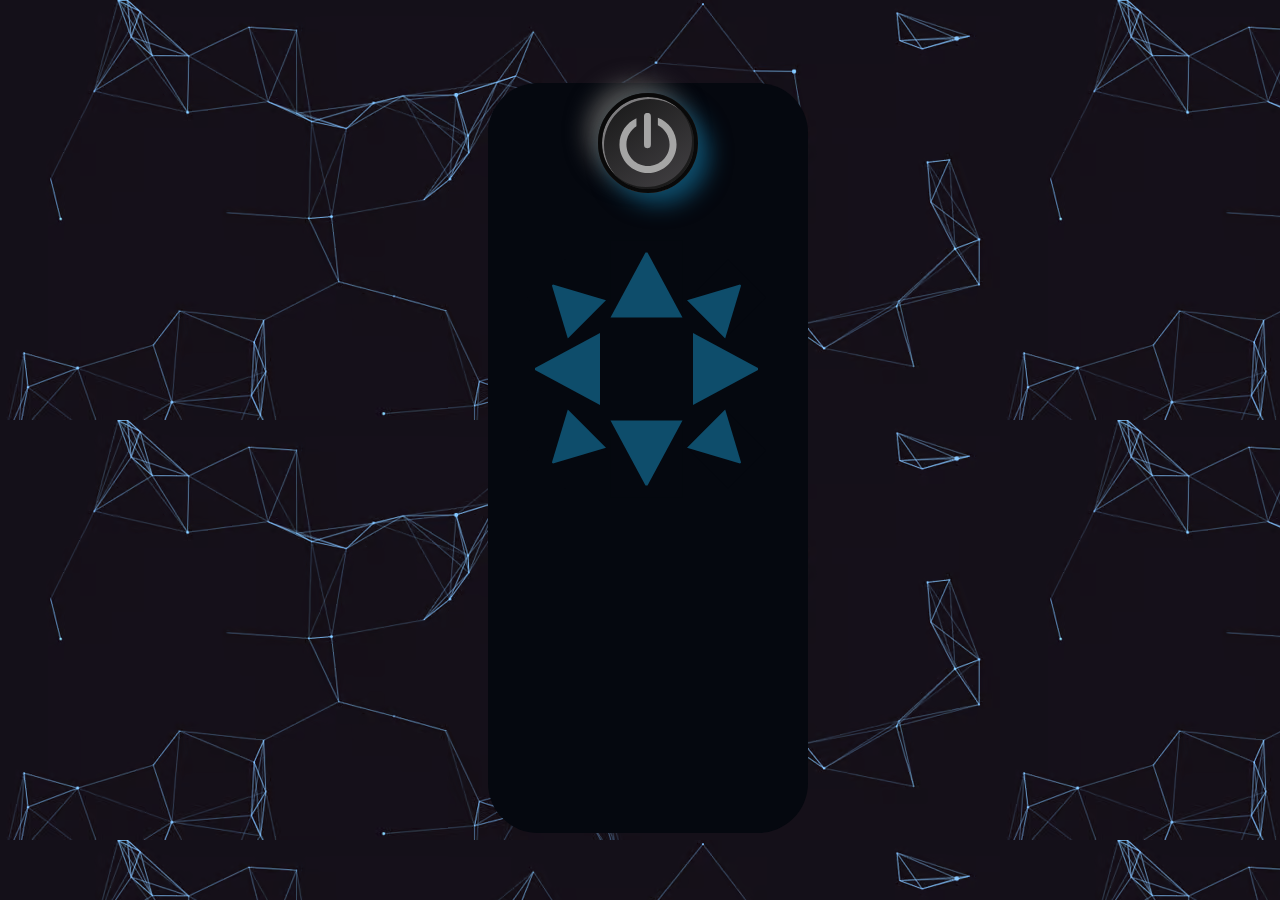
==== Subsystems/Interface/grpcpage/index.html @ f42ceb47 "grpc Web page updated" ====
<!DOCTYPE html>
<html lang="en">
<head>
    <meta charset="UTF-8">
    <meta name="viewport" content="width=device-width, initial-scale=1.0">
    <link rel="stylesheet" href="styles.css">
    <title>Document</title>
</head>

</head>
<script src="http://0.0.0.0:8000/Subsystems/Interface/grpcpage/SendActiontoPy.js"></script>
<body>

    <div class="startcontainer">    
        <input id="checkbox" type="checkbox" />
        <label class="startbutton" for="checkbox" onclick="callPythonFunction('stop')">
            <span class="icon">
            <svg
                height="200px"
                width="200px"
                version="1.1"
                id="Capa_1"
                xmlns="http://www.w3.org/2000/svg"
                xmlns:xlink="http://www.w3.org/1999/xlink"
                viewBox="0 0 30.143 30.143"
                xml:space="preserve"
                fill=""
                style="--darkreader-inline-fill: #000000;"
                data-darkreader-inline-fill=""
            >
                <g id="SVGRepo_bgCarrier" stroke-width="0"></g>
                <g
                id="SVGRepo_tracerCarrier"
                stroke-linecap="round"
                stroke-linejoin="round"
                ></g>
                <g id="SVGRepo_iconCarrier">
                <g>
                    <path
                    d="M20.034,2.357v3.824c3.482,1.798,5.869,5.427,5.869,9.619c0,5.98-4.848,10.83-10.828,10.83 c-5.982,0-10.832-4.85-10.832-10.83c0-3.844,2.012-7.215,5.029-9.136V2.689C4.245,4.918,0.731,9.945,0.731,15.801 c0,7.921,6.42,14.342,14.34,14.342c7.924,0,14.342-6.421,14.342-14.342C29.412,9.624,25.501,4.379,20.034,2.357z"
                    data-darkreader-inline-fill=""
                    ></path>
                    <path
                    d="M14.795,17.652c1.576,0,1.736-0.931,1.736-2.076V2.08c0-1.148-0.16-2.08-1.736-2.08 c-1.57,0-1.732,0.932-1.732,2.08v13.496C13.062,16.722,13.225,17.652,14.795,17.652z"
                    data-darkreader-inline-fill=""
                    ></path>
                </g>
                </g>
            </svg>
            </span>
        </label>
        <div class="Buttons">
          <button class="right" onclick="callPythonFunction('right')"></button>
          <button class="left"  onclick="callPythonFunction('left')"></button>
          <button class="up"    onclick="callPythonFunction('up')"></button>
          <button class="down"  onclick="callPythonFunction('down')"></button>
          <button class="rup"   onclick="callPythonFunction('rup')"></button>
          <button class="rdo"   onclick="callPythonFunction('rdo')"></button>
          <button class="lup"   onclick="callPythonFunction('lup')"></button>
          <button class="ldo"   onclick="callPythonFunction('ldo')"></button>
        </div>
        <div id='circlecontainer' class="circle"></div> 

    </div>    
    <script src="http://0.0.0.0:8000/Subsystems/Interface/grpcpage/main.js"></script>
</body>
</html>
---- Subsystems/Interface/grpcpage/styles.css ----
:root {
--main-bg: #05080f;
--box-bg: #302f2f;
--name-color: #f8f8f8;
--card-bg-text: #ffffff;
background-image: url("bg.png");
background-color: var(--main-bg);
}

body {
  position:absolute ;
  left: 50vw;
  top: 50vh;
  
  transform: translate(-50%, -50%);
  background-color: #05080f;

  width: 320px;
  height: 750px;
  border-radius: 50px;
}


.startcontainer {
    position: absolute;
    left: 110px;
    top: 10px;
    width: 100px;
    height: 100px;
  }
  .startbutton {
    width: 100%;
    height: 100%;
    border-radius: 50%;
    border: 4px solid #090909;
    background-color: transparent;
    background-image: linear-gradient(145deg, #171717, #444245);
    box-sizing: border-box;
    box-shadow: inset 2px 2px 0 #7d7c7e, inset -2px -2px 0px #1c1c1c;
    display: flex;
    align-items: center;
    justify-content: center;
    cursor: pointer;
  }
  
  .startcontainer input {
    display: none;
  }
  
  .startbutton::before {
    position: absolute;
    display: flex;
    content: "";
    width: 6.25em;
    height: 6.25em;
    border-radius: inherit;
    background-color: transparent;
    background-image: linear-gradient(145deg, #262626, #606060);
    z-index: -1;
    box-shadow: 11px 11px 22px #0e4d6b, -11px -11px 22px #525252;
  }
  
  .startbutton .icon {
    width: 60px;
    height: 60px;
    display: inline-block;
  }
  
  .startbutton .icon svg {
    height: 100%;
    width: 100%;
    fill: #a5a5a5;
  }
  
  .startcontainer input:checked + .startbutton {
    box-shadow: inset -2px -2px 0 #5e5e5e, inset 2px 2px 0 #1c1c1c;
    border: 4px solid rgba(14, 93, 129, 0.37);
    animation: animeBorder 0.6s linear alternate-reverse infinite;
  }
  
  .startcontainer input:checked + .startbutton .icon svg {
    fill: rgb(44, 90, 216);
    animation: animeFill 0.6s linear alternate-reverse infinite;
  }
  
  @keyframes animeFill {
    to {
      fill: rgba(77, 124, 255, 0.642);
    }
  }
  @keyframes animeBorder {
    to {
      border-color: rgba(255, 255, 255, 0.164);
    }
  }

.Buttons {
  position: absolute;
  top: 50px;
  left: 10px;
}
.left {
  position: absolute;
  left: -85px;
  top: 190px;
  border-top: 35px solid transparent;
  border-bottom: 35px solid transparent;
  border-left: 65px solid #0e4d6b;
  border-right: 0;
  background-color: #05080f;
  rotate: 180deg;
}
.left:active{
  scale: 1.2;
}
.right {
  position: absolute;
  left: 85px;
  top: 190px;
  border-top: 35px solid transparent;
  border-bottom: 35px solid transparent;
  border-left: 65px solid #0e4d6b;
  border-right: 0;
  background-color: #05080f;
  rotate: 0deg;
}
.right:active{
  scale: 1.2;
}

.down {
  position: absolute;
  left: 0;
  top: 280px;
  border-top: 35px solid transparent;
  border-bottom: 35px solid transparent;
  border-left: 65px solid #0e4d6b;
  border-right: 0;
  background-color: #05080f;
  rotate: 90deg;
}
.down:active{
  scale: 1.2;
}
.up {
  position: absolute;
  left: 0;
  top: 100px;
  border-top: 35px solid transparent;
  border-bottom: 35px solid transparent;
  border-left: 65px solid #0e4d6b;
  border-right: 0;
  background-color: #05080f;
  rotate: -90deg;
}
.up:active{
  scale: 1.2;
}

.ldo {
  position: absolute;
  left: -80px;
  top: 270px;
  border-top: 35px solid transparent;
  border-bottom: 35px solid transparent;
  border-left: 65px solid #0e4d6b;
  border-right: 0;
  background-color: #05080f;
  rotate: 135deg;
  scale: 0.75;
}
.ldo:active{
  scale: 0.9;
}
.rup {
  position: absolute;
  left: 80px;
  top: 120px;
  border-top: 35px solid transparent;
  border-bottom: 35px solid transparent;
  border-left: 65px solid #0e4d6b;
  border-right: 0;
  background-color: #05080f;
  rotate: -45deg;
  scale: 0.75;
}
.rup:active{
  scale: 0.9;
}

.rdo {
  position: absolute;
  left: 80px;
  top: 270px;
  border-top: 35px solid transparent;
  border-bottom: 35px solid transparent;
  border-left: 65px solid #0e4d6b;
  border-right: 0;
  background-color: #05080f;
  rotate: 45deg;
  scale: 0.75;
}
.rdo:active{
  scale: 0.9;
}

.lup {
  position: absolute;
  left: -80px;
  top: 120px;
  border-top: 35px solid transparent;
  border-bottom: 35px solid transparent;
  border-left: 65px solid #0e4d6b;
  border-right: 0;
  background-color: #05080f;
  rotate: -135deg;
  scale: 0.75;
}
.lup:active{
  scale: 0.9;
}
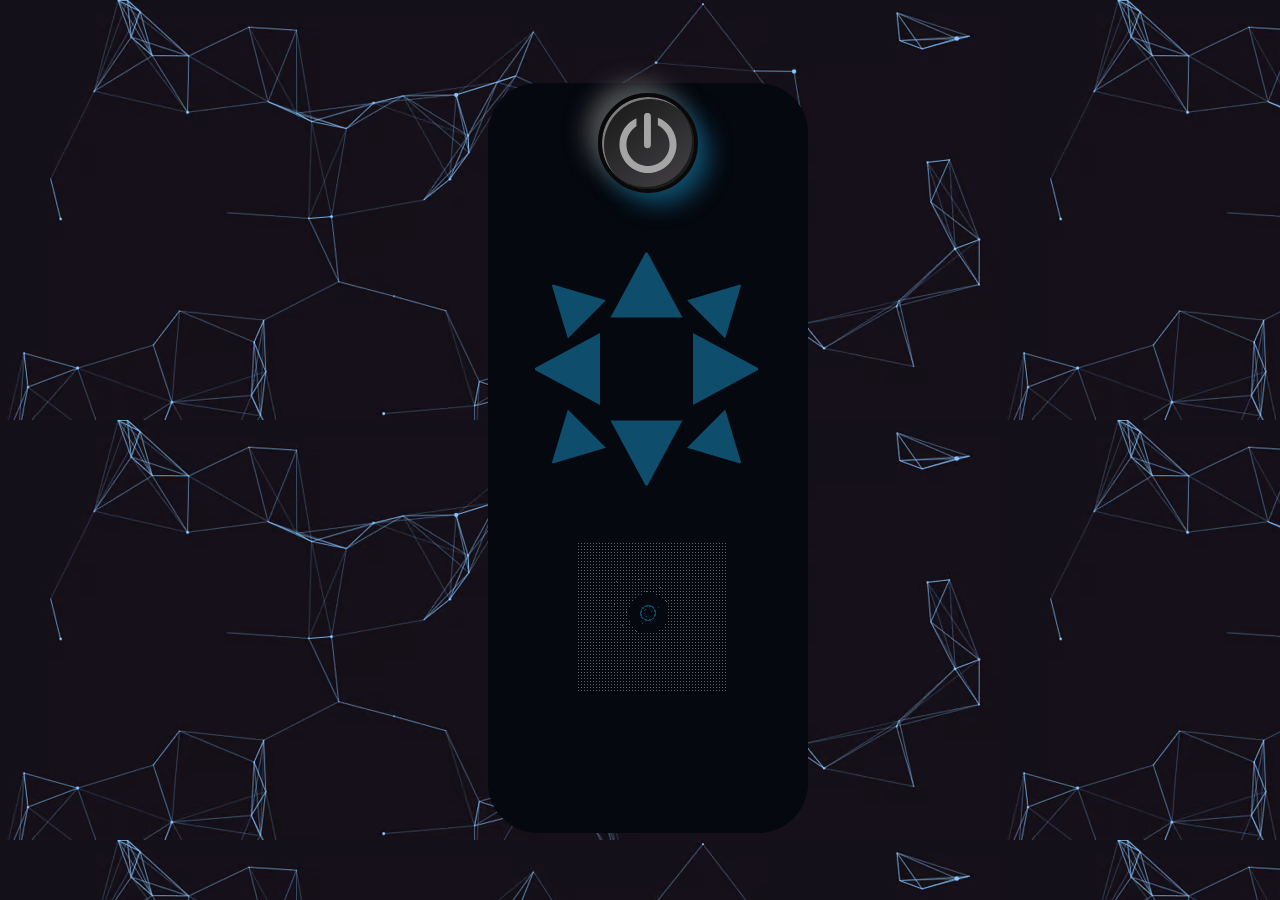
==== commit f778f713: "Testing different destination urls" ====
--- a/Subsystems/Interface/grpcpage/index.html
+++ b/Subsystems/Interface/grpcpage/index.html
@@ -9,7 +9,7 @@
 </head>
 
 </head>
-<script src="http://0.0.0.0:8000/Subsystems/Interface/grpcpage/SendActiontoPy.js"></script>
+<script src="./SendActiontoPy.js"></script>
 <body>
 
     <div class="startcontainer">    
@@ -63,6 +63,6 @@
         <div id='circlecontainer' class="circle"></div> 
 
     </div>    
-    <script src="http://0.0.0.0:8000/Subsystems/Interface/grpcpage/main.js"></script>
+    <script src="./main.js"></script>
 </body>
 </html>
